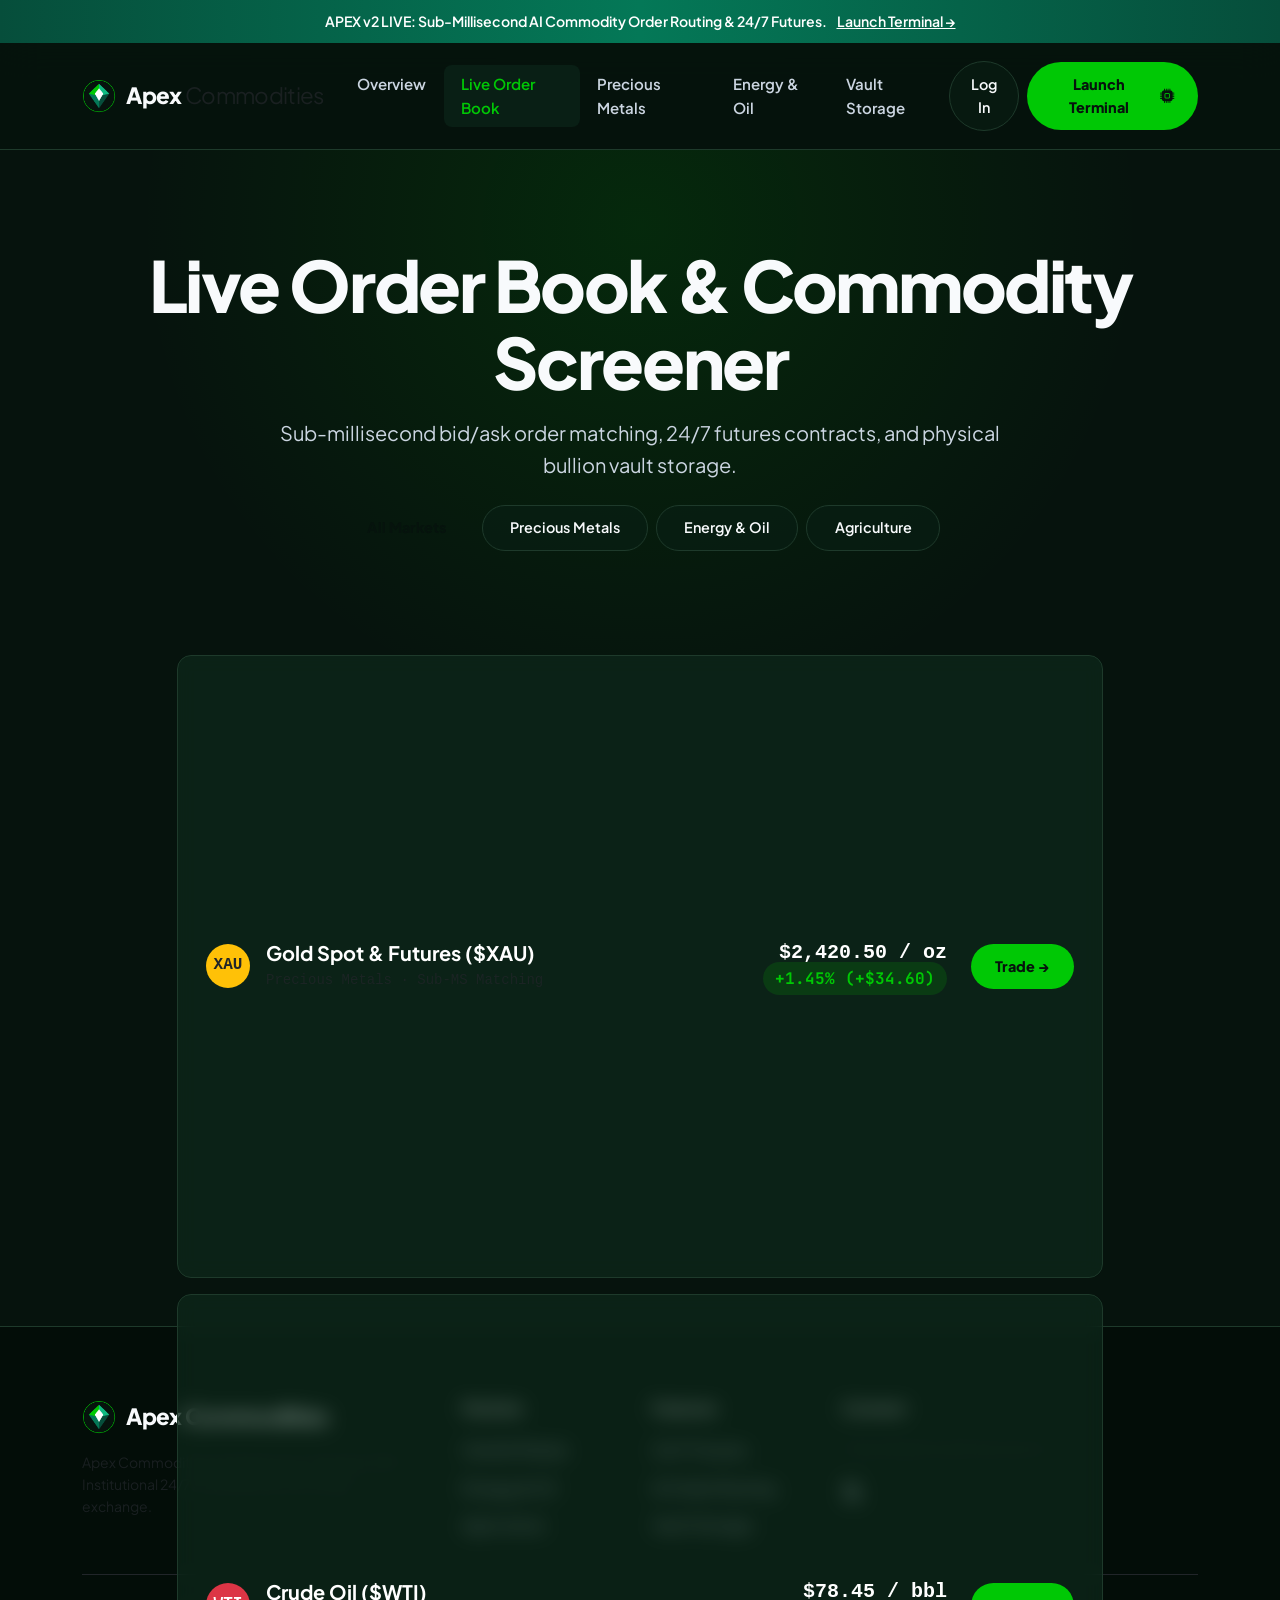
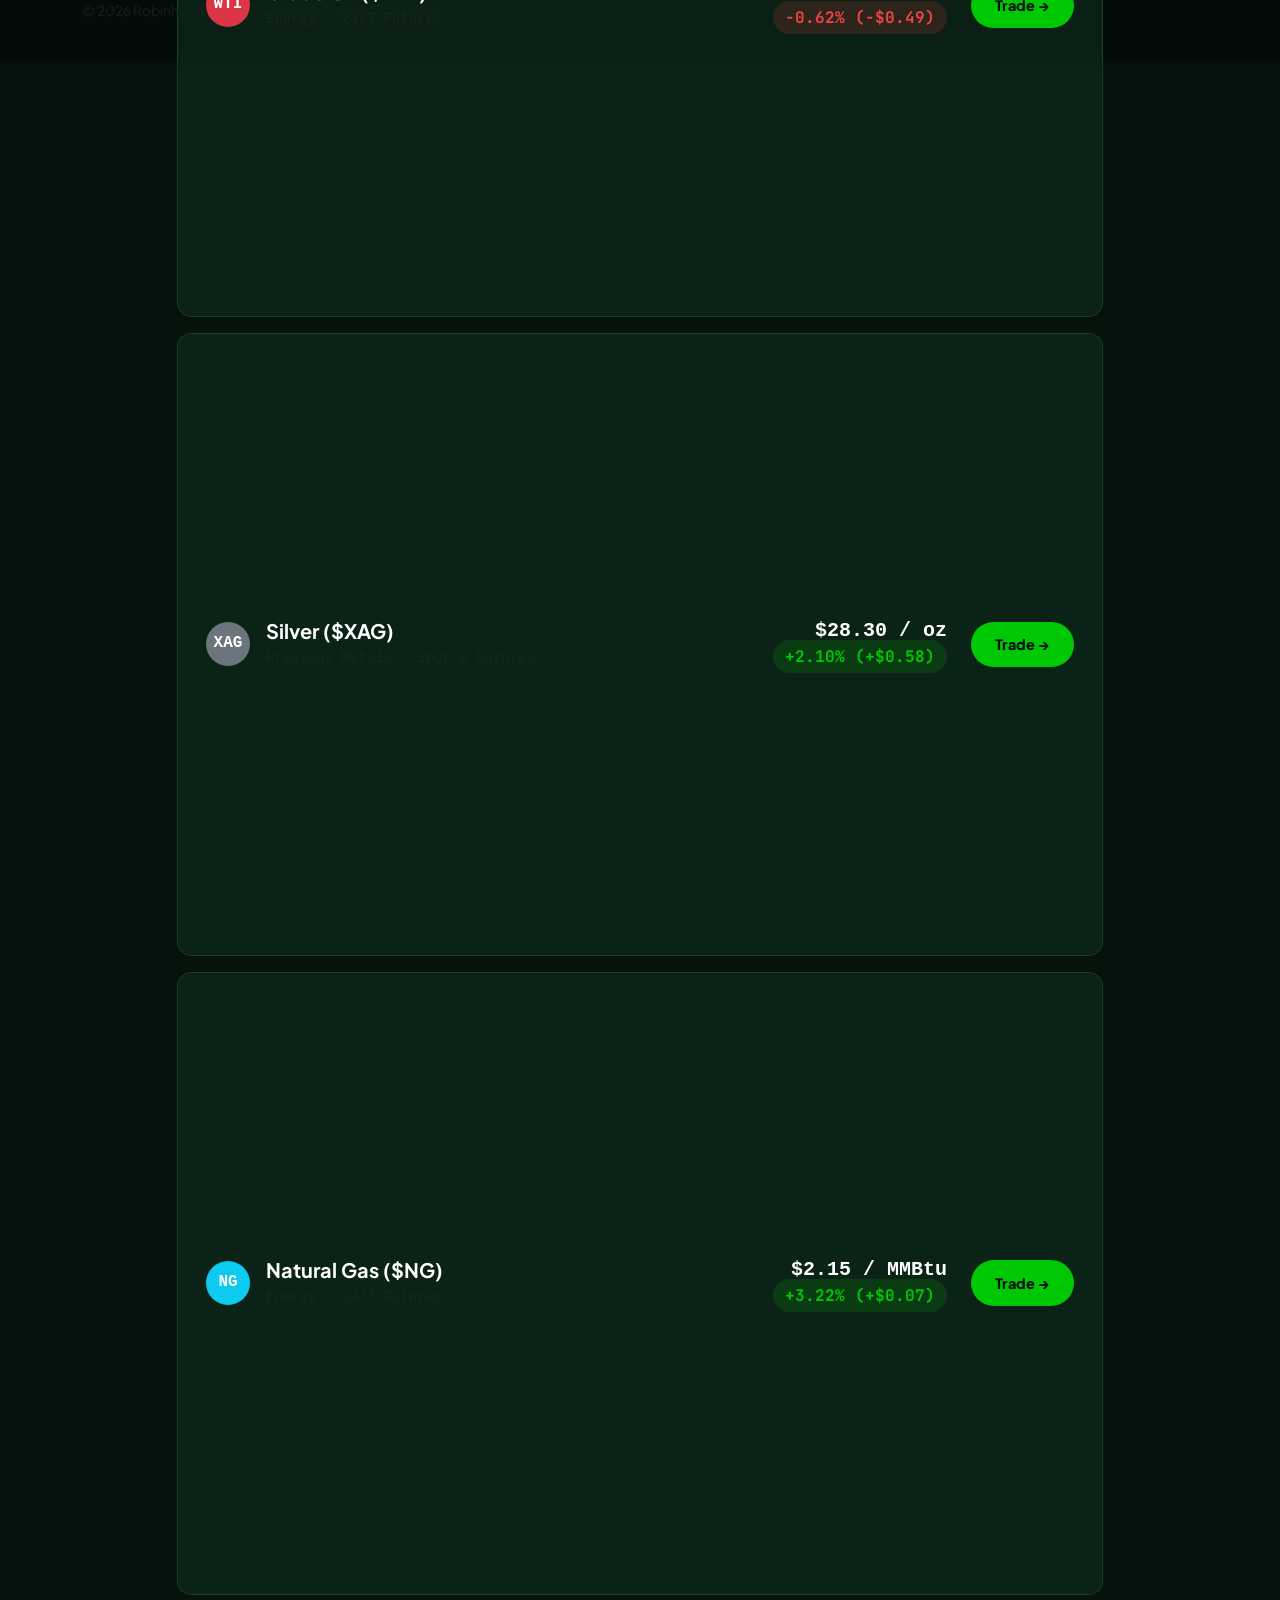
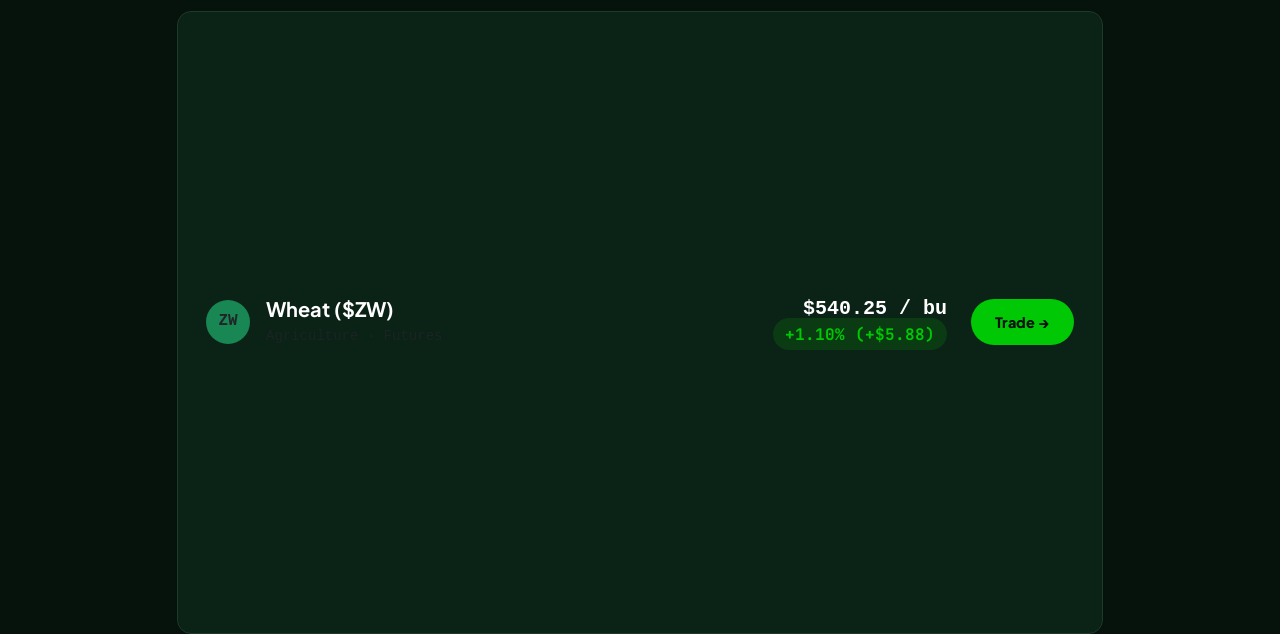
==== markets.html @ 11e6617f "Initial commit of Apex Commodities platform" ====
<!DOCTYPE html>
<html lang="en">

<head>
    <meta charset="UTF-8">
    <meta name="viewport" content="width=device-width, initial-scale=1.0">
    <title>Live Order Book &amp; Markets | Apex Commodities</title>
    <meta name="description" content="Explore real-time bid/ask order books, 24/7 futures contracts, and physical commodity vault enclaves on Apex Commodities.">

    <!-- Favicon -->
    <link rel="icon" type="image/x-icon" href="favicon.ico">
    <link rel="shortcut icon" type="image/x-icon" href="favicon.ico">
    <link rel="icon" type="image/png" sizes="32x32" href="favicon.png">
    <link rel="apple-touch-icon" href="logo.png">

    <!-- Fonts & Icons -->
    <link rel="preconnect" href="https://fonts.googleapis.com">
    <link rel="preconnect" href="https://fonts.gstatic.com" crossorigin>
    <link href="https://fonts.googleapis.com/css2?family=Plus+Jakarta+Sans:wght@400;500;600;700;800&family=JetBrains+Mono:wght@400;500;600;700&display=swap" rel="stylesheet">
    <link href="https://cdn.jsdelivr.net/npm/bootstrap@5.3.0/dist/css/bootstrap.min.css" rel="stylesheet">
    <link rel="stylesheet" href="https://cdn.jsdelivr.net/npm/bootstrap-icons@1.11.3/font/bootstrap-icons.min.css">
    
    <!-- Custom CSS -->
    <link rel="stylesheet" href="styles.css">
</head>

<body>
    <!-- Top Announcement Banner -->
    <div class="apex-top-banner">
        <span>APEX v2 LIVE: Sub-Millisecond AI Commodity Order Routing &amp; 24/7 Futures.</span>
        <a href="markets.html">Launch Terminal &rarr;</a>
    </div>

    <!-- Navigation Bar -->
    <nav class="navbar navbar-expand-lg">
        <div class="container">
            <a class="navbar-brand" href="index.html">
                <img src="logo.png" alt="Apex Commodities Logo" class="logo-img">
                <span>Apex <span class="fw-normal text-muted">Commodities</span></span>
            </a>
            <button class="navbar-toggler border-0 text-white" type="button" data-bs-toggle="collapse" data-bs-target="#navbarMain">
                <span class="navbar-toggler-icon"></span>
            </button>
            <div class="collapse navbar-collapse" id="navbarMain">
                <ul class="navbar-nav mx-auto">
                    <li class="nav-item">
                        <a class="nav-link" href="index.html">Overview</a>
                    </li>
                    <li class="nav-item">
                        <a class="nav-link active" href="markets.html">Live Order Book</a>
                    </li>
                    <li class="nav-item">
                        <a class="nav-link" href="#screener">Precious Metals</a>
                    </li>
                    <li class="nav-item">
                        <a class="nav-link" href="#screener">Energy &amp; Oil</a>
                    </li>
                    <li class="nav-item">
                        <a class="nav-link" href="#screener">Vault Storage</a>
                    </li>
                </ul>
                <div class="d-flex align-items-center gap-2">
                    <button class="btn-apex-outline btn-sm px-3" data-bs-toggle="modal" data-bs-target="#tradeModal">
                        Log In
                    </button>
                    <button class="btn-apex-emerald btn-sm px-4" data-bs-toggle="modal" data-bs-target="#tradeModal">
                        Launch Terminal <i class="bi bi-cpu-fill ms-1"></i>
                    </button>
                </div>
            </div>
        </div>
    </nav>

    <main>
        <!-- Hero Header -->
        <section class="hero-section text-center">
            <div class="container">
                <h1 class="hero-title mb-3">Live Order Book &amp; Commodity Screener</h1>
                <p class="hero-lead mb-4">
                    Sub-millisecond bid/ask order matching, 24/7 futures contracts, and physical bullion vault storage.
                </p>

                <!-- Filter Screener Buttons -->
                <div class="d-flex justify-content-center gap-2 flex-wrap mb-4">
                    <button class="btn screener-filter-btn btn-apex-emerald active" data-category="all">All Markets</button>
                    <button class="btn screener-filter-btn btn-apex-outline" data-category="metals">Precious Metals</button>
                    <button class="btn screener-filter-btn btn-apex-outline" data-category="energy">Energy &amp; Oil</button>
                    <button class="btn screener-filter-btn btn-apex-outline" data-category="agri">Agriculture</button>
                </div>
            </div>
        </section>

        <!-- Commodity Market Screener List -->
        <section class="pb-5" id="screener">
            <div class="container">
                <div class="row justify-content-center">
                    <div class="col-lg-10">

                        <div class="apex-card market-row-item mb-3 d-flex justify-content-between align-items-center flex-wrap gap-3" data-category="metals">
                            <div class="d-flex align-items-center gap-3">
                                <div class="bg-warning text-dark rounded-circle d-flex align-items-center justify-content-center fw-bold font-monospace" style="width: 44px; height: 44px;">
                                    XAU
                                </div>
                                <div>
                                    <h4 class="h5 fw-bold mb-0 text-white">Gold Spot &amp; Futures ($XAU)</h4>
                                    <span class="text-muted small font-monospace">Precious Metals &middot; Sub-MS Matching</span>
                                </div>
                            </div>
                            <div class="d-flex align-items-center gap-4">
                                <div class="text-end">
                                    <div class="h5 font-monospace fw-bold mb-0 text-white">$2,420.50 / oz</div>
                                    <span class="badge-gain">+1.45% (+$34.60)</span>
                                </div>
                                <button class="btn-apex-emerald btn-sm px-4" data-bs-toggle="modal" data-bs-target="#tradeModal">
                                    Trade &rarr;
                                </button>
                            </div>
                        </div>

                        <div class="apex-card market-row-item mb-3 d-flex justify-content-between align-items-center flex-wrap gap-3" data-category="energy">
                            <div class="d-flex align-items-center gap-3">
                                <div class="bg-danger text-white rounded-circle d-flex align-items-center justify-content-center fw-bold font-monospace" style="width: 44px; height: 44px;">
                                    WTI
                                </div>
                                <div>
                                    <h4 class="h5 fw-bold mb-0 text-white">Crude Oil ($WTI)</h4>
                                    <span class="text-muted small font-monospace">Energy &middot; 24/7 Futures</span>
                                </div>
                            </div>
                            <div class="d-flex align-items-center gap-4">
                                <div class="text-end">
                                    <div class="h5 font-monospace fw-bold mb-0 text-white">$78.45 / bbl</div>
                                    <span class="badge-loss">-0.62% (-$0.49)</span>
                                </div>
                                <button class="btn-apex-emerald btn-sm px-4" data-bs-toggle="modal" data-bs-target="#tradeModal">
                                    Trade &rarr;
                                </button>
                            </div>
                        </div>

                        <div class="apex-card market-row-item mb-3 d-flex justify-content-between align-items-center flex-wrap gap-3" data-category="metals">
                            <div class="d-flex align-items-center gap-3">
                                <div class="bg-secondary text-white rounded-circle d-flex align-items-center justify-content-center fw-bold font-monospace" style="width: 44px; height: 44px;">
                                    XAG
                                </div>
                                <div>
                                    <h4 class="h5 fw-bold mb-0 text-white">Silver ($XAG)</h4>
                                    <span class="text-muted small font-monospace">Precious Metals &middot; Spot &amp; Futures</span>
                                </div>
                            </div>
                            <div class="d-flex align-items-center gap-4">
                                <div class="text-end">
                                    <div class="h5 font-monospace fw-bold mb-0 text-white">$28.30 / oz</div>
                                    <span class="badge-gain">+2.10% (+$0.58)</span>
                                </div>
                                <button class="btn-apex-emerald btn-sm px-4" data-bs-toggle="modal" data-bs-target="#tradeModal">
                                    Trade &rarr;
                                </button>
                            </div>
                        </div>

                        <div class="apex-card market-row-item mb-3 d-flex justify-content-between align-items-center flex-wrap gap-3" data-category="energy">
                            <div class="d-flex align-items-center gap-3">
                                <div class="bg-info text-white rounded-circle d-flex align-items-center justify-content-center fw-bold font-monospace" style="width: 44px; height: 44px;">
                                    NG
                                </div>
                                <div>
                                    <h4 class="h5 fw-bold mb-0 text-white">Natural Gas ($NG)</h4>
                                    <span class="text-muted small font-monospace">Energy &middot; 24/7 Futures</span>
                                </div>
                            </div>
                            <div class="d-flex align-items-center gap-4">
                                <div class="text-end">
                                    <div class="h5 font-monospace fw-bold mb-0 text-white">$2.15 / MMBtu</div>
                                    <span class="badge-gain">+3.22% (+$0.07)</span>
                                </div>
                                <button class="btn-apex-emerald btn-sm px-4" data-bs-toggle="modal" data-bs-target="#tradeModal">
                                    Trade &rarr;
                                </button>
                            </div>
                        </div>

                        <div class="apex-card market-row-item mb-3 d-flex justify-content-between align-items-center flex-wrap gap-3" data-category="agri">
                            <div class="d-flex align-items-center gap-3">
                                <div class="bg-success text-dark rounded-circle d-flex align-items-center justify-content-center fw-bold font-monospace" style="width: 44px; height: 44px; background-color: #00c805;">
                                    ZW
                                </div>
                                <div>
                                    <h4 class="h5 fw-bold mb-0 text-white">Wheat ($ZW)</h4>
                                    <span class="text-muted small font-monospace">Agriculture &middot; Futures</span>
                                </div>
                            </div>
                            <div class="d-flex align-items-center gap-4">
                                <div class="text-end">
                                    <div class="h5 font-monospace fw-bold mb-0 text-white">$540.25 / bu</div>
                                    <span class="badge-gain">+1.10% (+$5.88)</span>
                                </div>
                                <button class="btn-apex-emerald btn-sm px-4" data-bs-toggle="modal" data-bs-target="#tradeModal">
                                    Trade &rarr;
                                </button>
                            </div>
                        </div>

                    </div>
                </div>
            </div>
        </section>
    </main>

    <!-- Footer -->
    <footer>
        <div class="container">
            <div class="row g-4 mb-4">
                <div class="col-lg-4">
                    <a class="navbar-brand text-white mb-3" href="index.html">
                        <img src="logo.png" alt="Apex Logo" class="logo-img">
                        <span>Apex Commodities</span>
                    </a>
                    <p class="text-muted small pe-lg-4">
                        Apex Commodities by Robinhood &middot; Member SIPC. Institutional 24/7 AI-powered commodity exchange.
                    </p>
                </div>
                <div class="col-6 col-lg-2">
                    <h5>Markets</h5>
                    <ul>
                        <li><a href="markets.html">Gold &amp; Metals</a></li>
                        <li><a href="markets.html">Energy &amp; Oil</a></li>
                        <li><a href="markets.html">Agriculture</a></li>
                    </ul>
                </div>
                <div class="col-6 col-lg-2">
                    <h5>Features</h5>
                    <ul>
                        <li><a href="index.html">24/7 Futures</a></li>
                        <li><a href="index.html">AI Order Routing</a></li>
                        <li><a href="index.html">Vault Storage</a></li>
                    </ul>
                </div>
                <div class="col-lg-4">
                    <h5>Connect</h5>
                    <p class="text-muted small">Follow Robinhood Financial on X.</p>
                    <div class="d-flex gap-3 fs-5">
                        <a href="https://x.com/RobinhoodApp" target="_blank" title="Robinhood X"><i class="bi bi-twitter-x"></i></a>
                    </div>
                </div>
            </div>

            <div class="border-top border-dark pt-4 d-flex flex-column flex-md-row justify-content-between align-items-center gap-3">
                <p class="mb-0 text-muted small">&copy; 2026 Robinhood Financial LLC &amp; Apex Commodities Inc. All rights reserved.</p>
            </div>
        </div>
    </footer>

    <!-- Interactive Trade Modal -->
    <div class="modal fade" id="tradeModal" tabindex="-1" aria-hidden="true">
        <div class="modal-dialog modal-dialog-centered">
            <div class="modal-content p-2">
                <div class="modal-header border-bottom border-dark">
                    <h5 class="modal-title fw-bold text-white"><i class="bi bi-cpu text-success me-2"></i> Apex AI Order Execution</h5>
                    <button type="button" class="btn-close btn-close-white" data-bs-dismiss="modal" aria-label="Close"></button>
                </div>
                <div class="modal-body p-4">
                    <form onsubmit="event.preventDefault(); alert('Apex AI Order Executed! Sub-millisecond fill confirmed.'); bootstrap.Modal.getInstance(document.getElementById('tradeModal')).hide();">
                        <div class="mb-3">
                            <label class="form-label text-muted small">Order Type</label>
                            <select class="form-select font-monospace">
                                <option selected>AI Market Order (Sub-Millisecond)</option>
                                <option>Limit Order</option>
                                <option>24/7 Leveraged Futures</option>
                            </select>
                        </div>
                        <div class="mb-3">
                            <label class="form-label text-muted small">Amount in USD</label>
                            <input type="number" class="form-control font-monospace" placeholder="$500.00" required>
                        </div>
                        <button type="submit" class="btn-apex-emerald w-100 py-3 mt-2 justify-content-center">
                            Confirm AI Order Execution <i class="bi bi-lightning-fill ms-1"></i>
                        </button>
                    </form>
                </div>
            </div>
        </div>
    </div>

    <!-- Bootstrap JS & App Scripts -->
    <script src="https://cdn.jsdelivr.net/npm/bootstrap@5.3.0/dist/js/bootstrap.bundle.min.js"></script>
    <script src="scripts.js"></script>
</body>
</html>
---- styles.css ----
/*
 * Apex Commodities — Dark Obsidian & Glowing Emerald Design System
 */

:root {
    --bg-dark: #06130d;
    --bg-surface: #091f15;
    --bg-card: rgba(15, 45, 30, 0.6);
    --bg-card-hover: rgba(20, 60, 40, 0.8);

    --apex-emerald: #00c805;
    --apex-green-dark: #064e3b;
    --apex-mint: #10b981;
    --apex-cyan: #06b6d4;

    --border-dark: #1e3a2b;
    --border-glow: rgba(0, 200, 5, 0.3);

    --text-primary: #f8fafc;
    --text-secondary: #cbd5e1;
    --text-muted: #64748b;

    --radius-sm: 8px;
    --radius-md: 14px;
    --radius-lg: 20px;
    --radius-pill: 9999px;

    --font-sans: 'Plus Jakarta Sans', -apple-system, BlinkMacSystemFont, sans-serif;
    --font-mono: 'JetBrains Mono', monospace;

    --transition: all 0.25s cubic-bezier(0.16, 1, 0.3, 1);
}

*, *::before, *::after {
    box-sizing: border-box;
    margin: 0;
    padding: 0;
}

html, body {
    background-color: var(--bg-dark);
    color: var(--text-primary);
    font-family: var(--font-sans);
    line-height: 1.6;
    min-height: 100vh;
    display: flex;
    flex-direction: column;
}

main {
    flex: 1;
}

/* Custom Scrollbar */
::-webkit-scrollbar {
    width: 6px;
}
::-webkit-scrollbar-track {
    background: var(--bg-dark);
}
::-webkit-scrollbar-thumb {
    background: var(--border-dark);
    border-radius: 3px;
}
::-webkit-scrollbar-thumb:hover {
    background: var(--apex-emerald);
}

/* Top Announcement Banner */
.apex-top-banner {
    background: linear-gradient(90deg, #064e3b, #047857, #064e3b);
    color: #ffffff;
    padding: 0.65rem 1rem;
    font-size: 0.88rem;
    font-weight: 600;
    text-align: center;
}

.apex-top-banner a {
    color: #ffffff;
    text-decoration: underline;
    margin-left: 0.5rem;
}

/* Navbar */
.navbar {
    background-color: rgba(6, 19, 13, 0.9);
    backdrop-filter: blur(20px);
    -webkit-backdrop-filter: blur(20px);
    border-bottom: 1px solid var(--border-dark);
    padding: 1.1rem 0;
    position: sticky;
    top: 0;
    z-index: 1000;
}

.navbar-brand {
    font-weight: 800;
    font-size: 1.4rem;
    color: var(--text-primary) !important;
    letter-spacing: -0.03em;
    display: flex;
    align-items: center;
    gap: 0.65rem;
    text-decoration: none;
}

.navbar-brand img.logo-img {
    height: 34px;
    width: 34px;
    object-fit: contain;
}

.nav-link {
    font-weight: 600;
    color: var(--text-secondary) !important;
    font-size: 0.94rem;
    padding: 0.45rem 1.1rem !important;
    transition: var(--transition);
    text-decoration: none;
    border-radius: var(--radius-sm);
}

.nav-link:hover, .nav-link.active {
    color: var(--apex-emerald) !important;
    background-color: var(--bg-surface);
}

/* Buttons */
.btn-apex-emerald {
    background: var(--apex-emerald);
    color: #06130d !important;
    font-weight: 800;
    font-size: 0.9rem;
    padding: 0.7rem 1.7rem;
    border-radius: var(--radius-pill);
    border: none;
    transition: var(--transition);
    text-decoration: none;
    display: inline-flex;
    align-items: center;
    gap: 0.5rem;
    cursor: pointer;
}

.btn-apex-emerald:hover {
    background: #10b981;
    transform: translateY(-2px);
    box-shadow: 0 0 20px rgba(0, 200, 5, 0.5);
}

.btn-apex-outline {
    background: rgba(9, 31, 21, 0.6);
    border: 1px solid var(--border-dark);
    color: var(--text-primary) !important;
    font-weight: 600;
    font-size: 0.9rem;
    padding: 0.7rem 1.7rem;
    border-radius: var(--radius-pill);
    transition: var(--transition);
    text-decoration: none;
    display: inline-flex;
    align-items: center;
    gap: 0.5rem;
    cursor: pointer;
}

.btn-apex-outline:hover {
    background: var(--bg-surface);
    border-color: var(--apex-emerald);
    color: var(--apex-emerald) !important;
}

/* Hero Section */
.hero-section {
    padding: 6rem 0 5rem;
    background: radial-gradient(circle at 50% 15%, rgba(0, 200, 5, 0.12) 0%, transparent 65%);
}

.hero-title {
    font-size: clamp(2.7rem, 5.5vw, 4.6rem);
    font-weight: 800;
    letter-spacing: -0.035em;
    line-height: 1.1;
    color: var(--text-primary);
}

.hero-lead {
    font-size: 1.25rem;
    color: var(--text-secondary);
    max-width: 720px;
    margin: 0 auto;
}

/* Dark Glassmorphism Cards */
.apex-card {
    background: var(--bg-card);
    backdrop-filter: blur(10px);
    -webkit-backdrop-filter: blur(10px);
    border: 1px solid var(--border-dark);
    border-radius: var(--radius-md);
    padding: 1.75rem;
    transition: var(--transition);
    height: 100%;
}

.apex-card:hover {
    border-color: var(--apex-emerald);
    box-shadow: 0 10px 30px rgba(0, 200, 5, 0.15);
    transform: translateY(-3px);
}

.badge-gain {
    background-color: rgba(0, 200, 5, 0.15);
    color: #00c805;
    font-weight: 700;
    font-family: var(--font-mono);
    padding: 0.35rem 0.75rem;
    border-radius: var(--radius-pill);
}

.badge-loss {
    background-color: rgba(239, 68, 68, 0.15);
    color: #ef4444;
    font-weight: 700;
    font-family: var(--font-mono);
    padding: 0.35rem 0.75rem;
    border-radius: var(--radius-pill);
}

/* Telemetry & Order Book Terminal */
.apex-terminal {
    background: #020905;
    border: 1px solid var(--border-dark);
    border-radius: var(--radius-lg);
    box-shadow: 0 20px 40px rgba(0, 0, 0, 0.4);
}

/* Ticker Marquee Bar */
.apex-ticker-bar {
    background-color: #030d08;
    border-top: 1px solid var(--border-dark);
    border-bottom: 1px solid var(--border-dark);
    padding: 0.85rem 0;
    font-family: var(--font-mono);
    font-size: 0.9rem;
}

/* Modals & Form */
.modal-content {
    background: #091f15;
    border: 1px solid var(--border-dark);
    border-radius: var(--radius-md);
    color: var(--text-primary);
}

.form-control, .form-select {
    background: #030d08 !important;
    border: 1px solid var(--border-dark) !important;
    color: var(--text-primary) !important;
    padding: 0.75rem 1rem;
    border-radius: var(--radius-sm);
}

.form-control:focus, .form-select:focus {
    border-color: var(--apex-emerald) !important;
    box-shadow: 0 0 0 3px var(--border-glow) !important;
}

/* Footer */
footer {
    background-color: #030d08;
    border-top: 1px solid var(--border-dark);
    padding: 4.5rem 0 2.5rem;
    margin-top: auto;
}

footer h5 {
    color: var(--text-primary);
    font-size: 0.95rem;
    margin-bottom: 1.25rem;
    font-weight: 700;
}

footer a {
    color: var(--text-secondary);
    text-decoration: none;
    transition: var(--transition);
}

footer a:hover {
    color: var(--apex-emerald);
}

footer ul {
    list-style: none;
    padding: 0;
    margin: 0;
}

footer ul li {
    margin-bottom: 0.75rem;
}
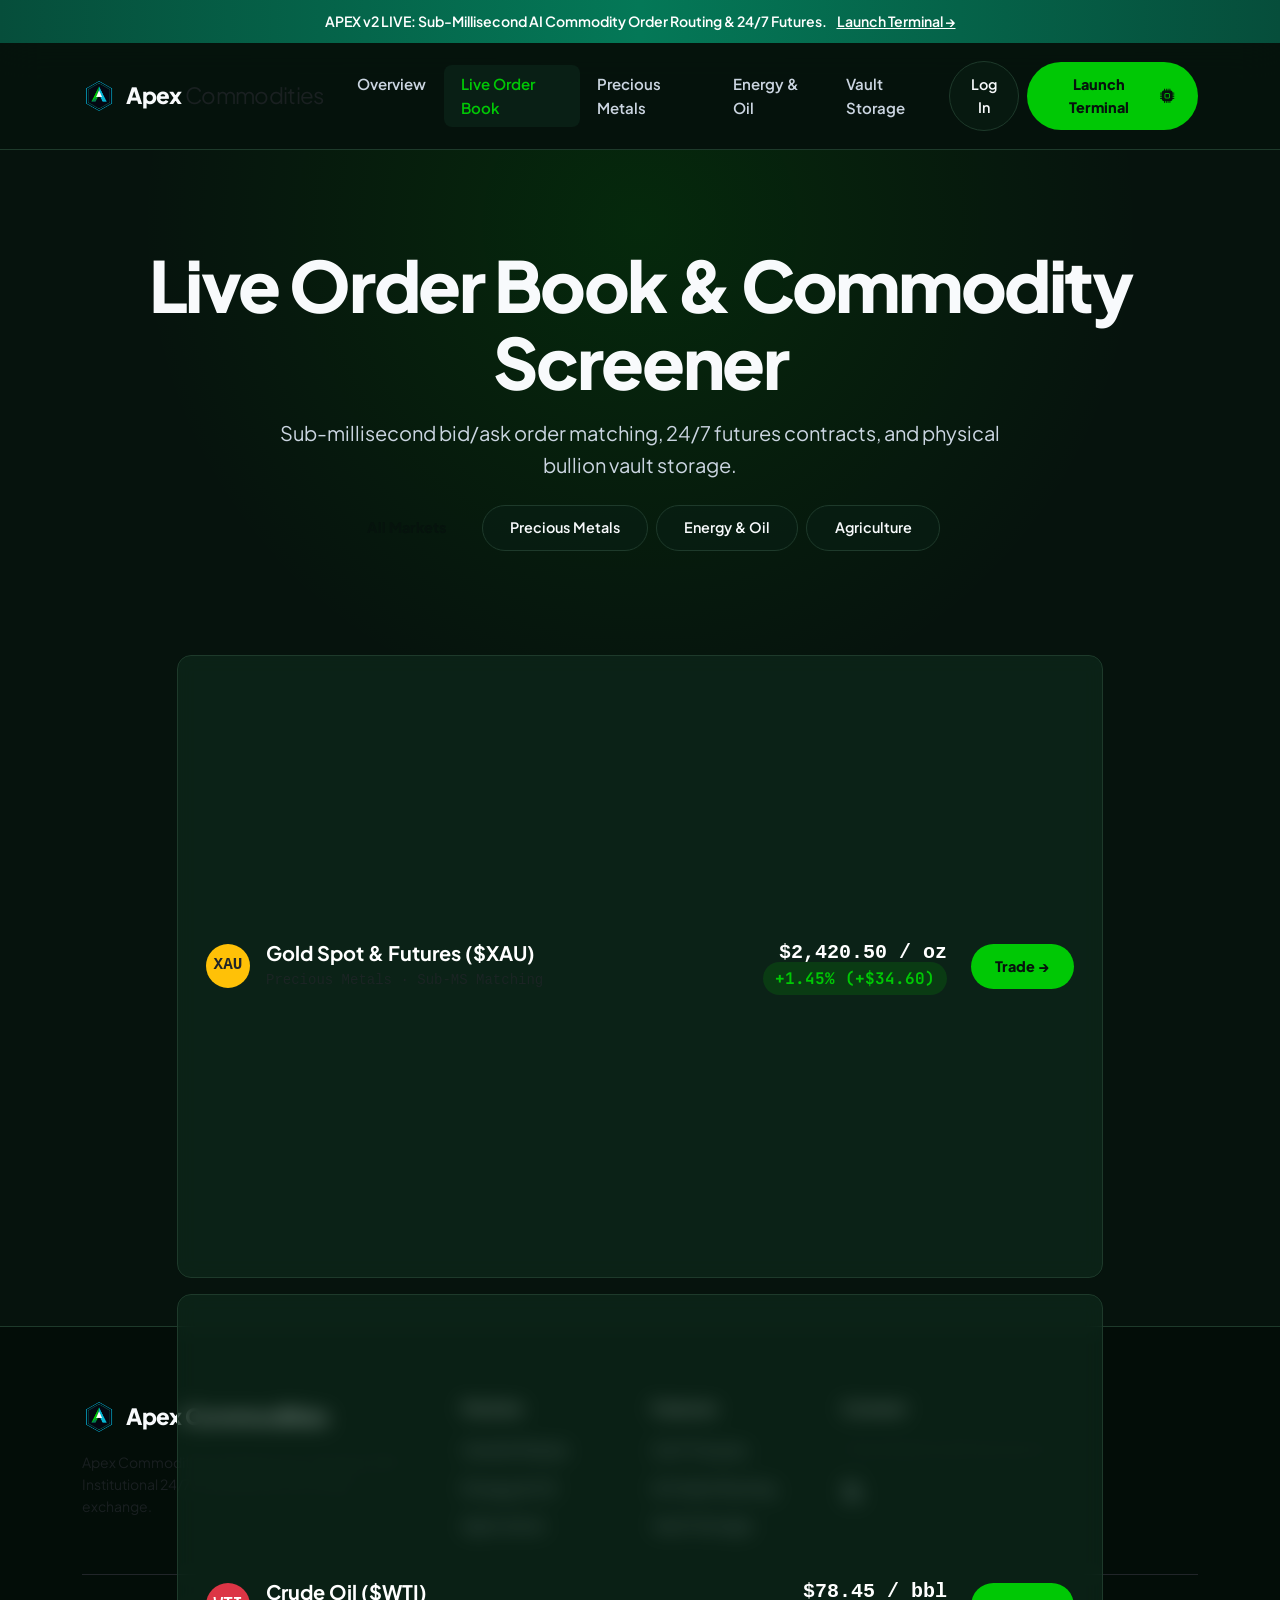
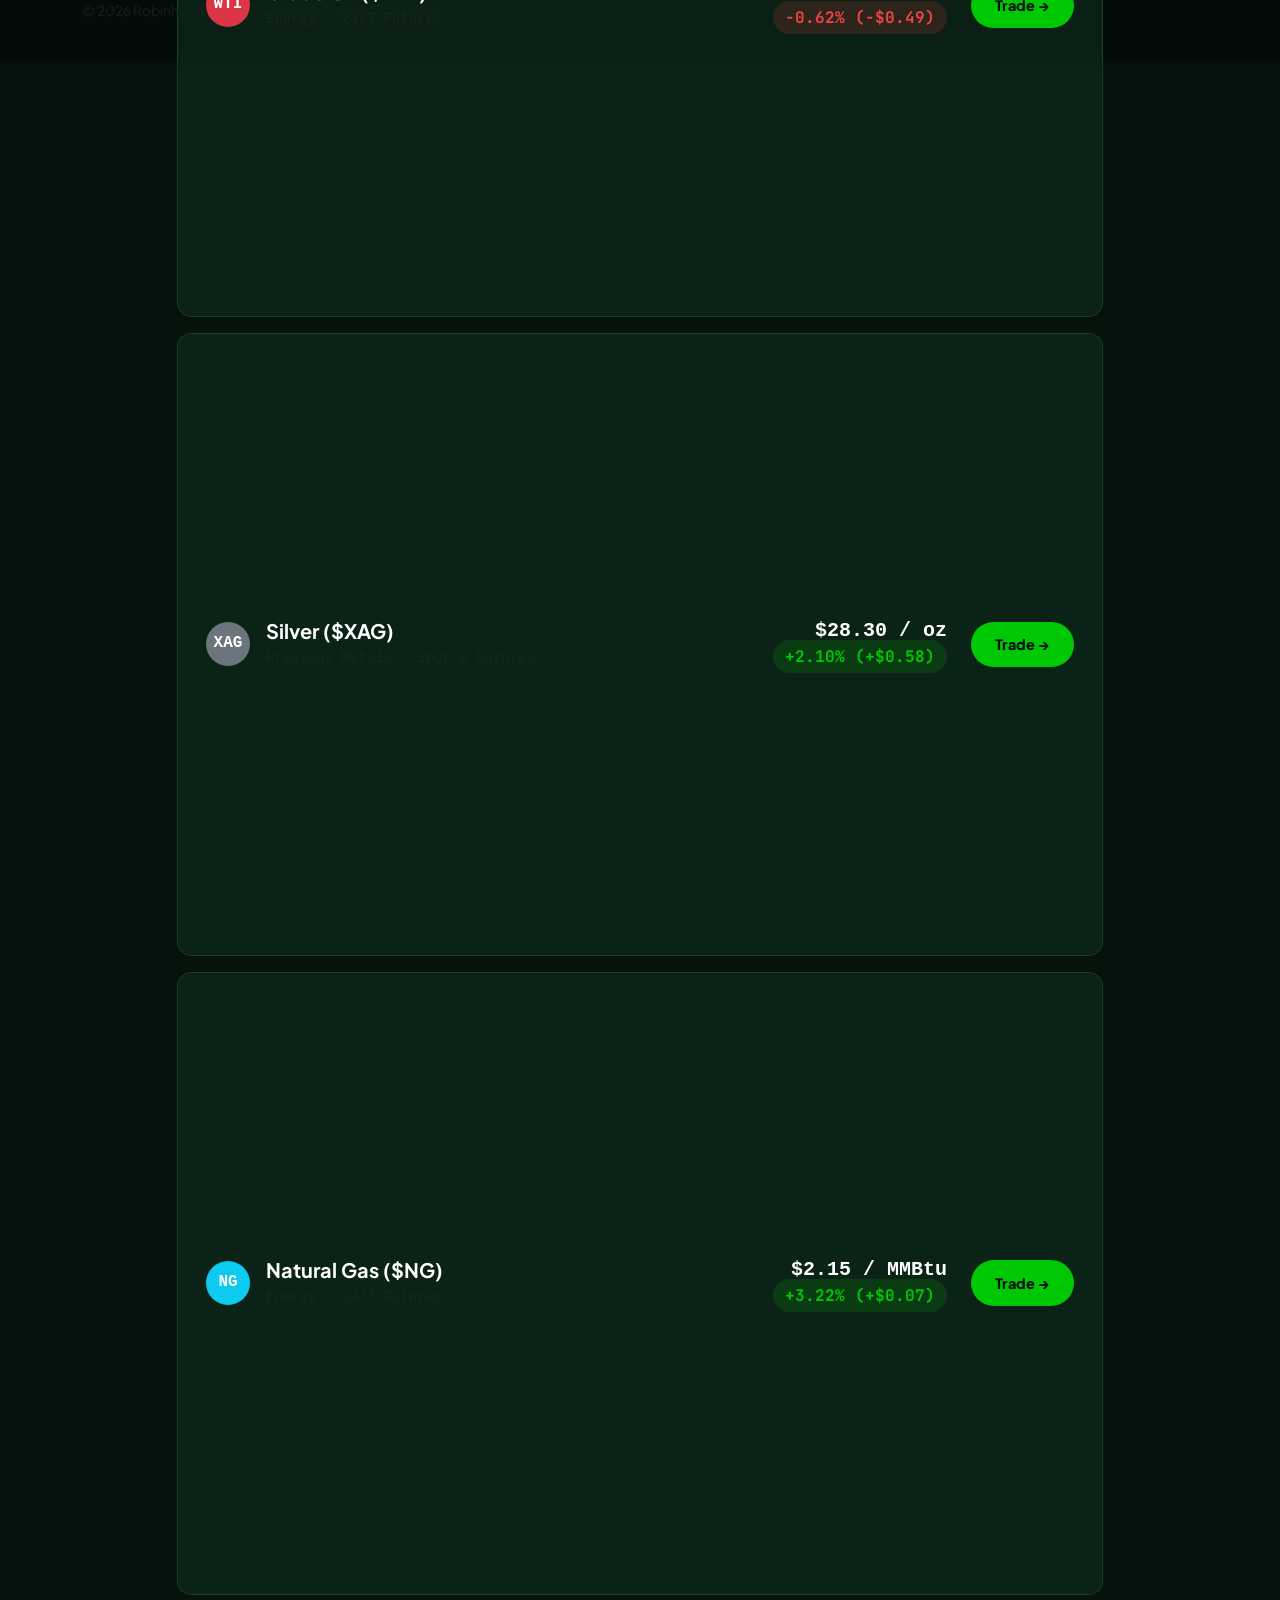
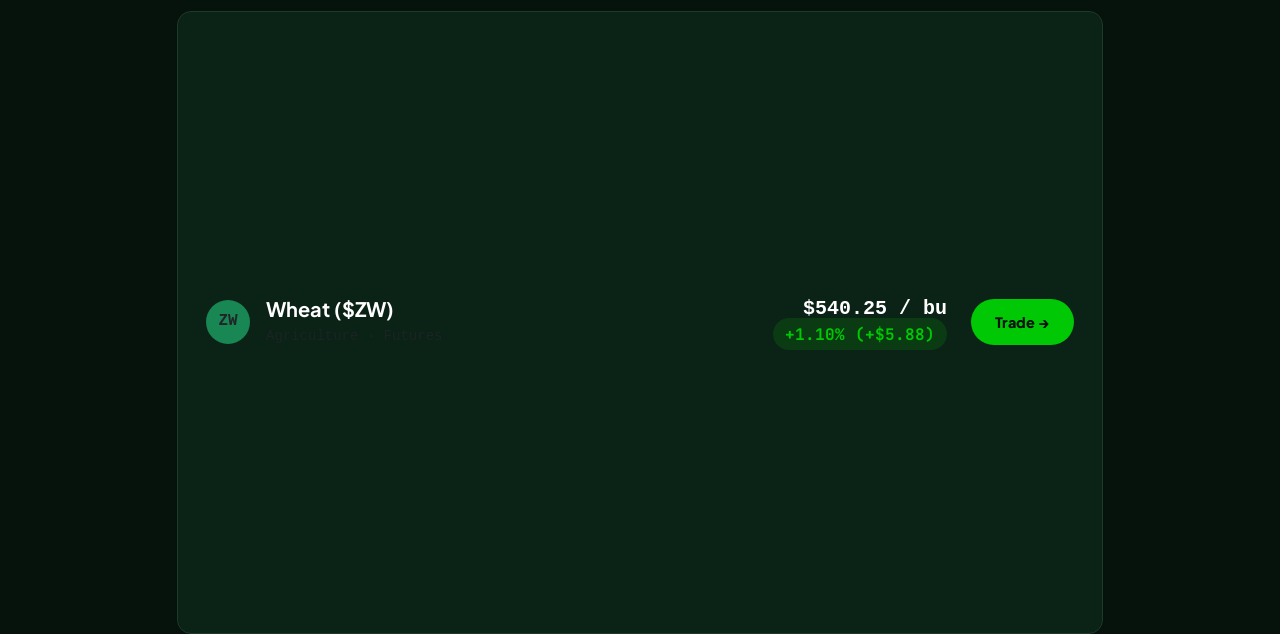
==== commit b91d9d3f: "Add virtual-protocol-site-verification meta tag (ab1572e8984935a0a5a7320dd898c6d1)" ====
--- a/markets.html
+++ b/markets.html
@@ -4,6 +4,7 @@
 <head>
     <meta charset="UTF-8">
     <meta name="viewport" content="width=device-width, initial-scale=1.0">
+    <meta name="virtual-protocol-site-verification" content="ab1572e8984935a0a5a7320dd898c6d1" />
     <title>Live Order Book &amp; Markets | Apex Commodities</title>
     <meta name="description" content="Explore real-time bid/ask order books, 24/7 futures contracts, and physical commodity vault enclaves on Apex Commodities.">
 
